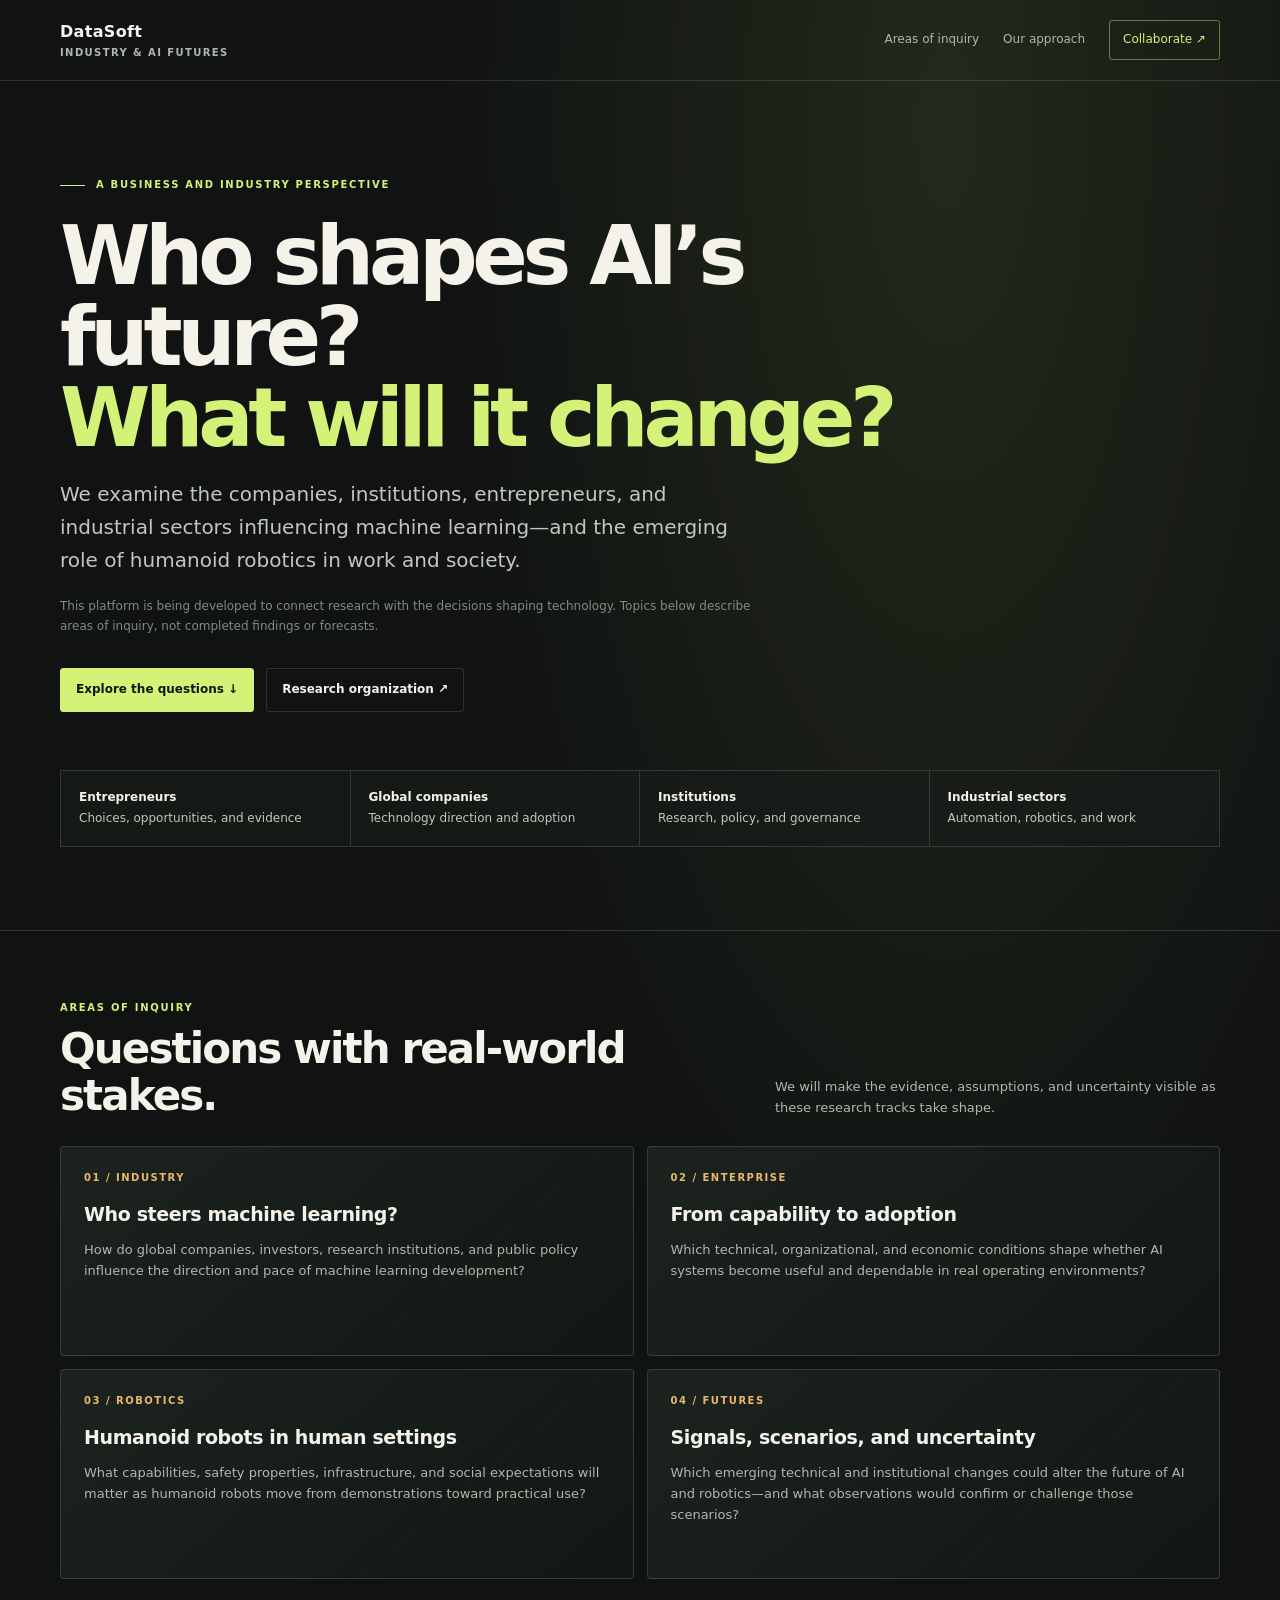
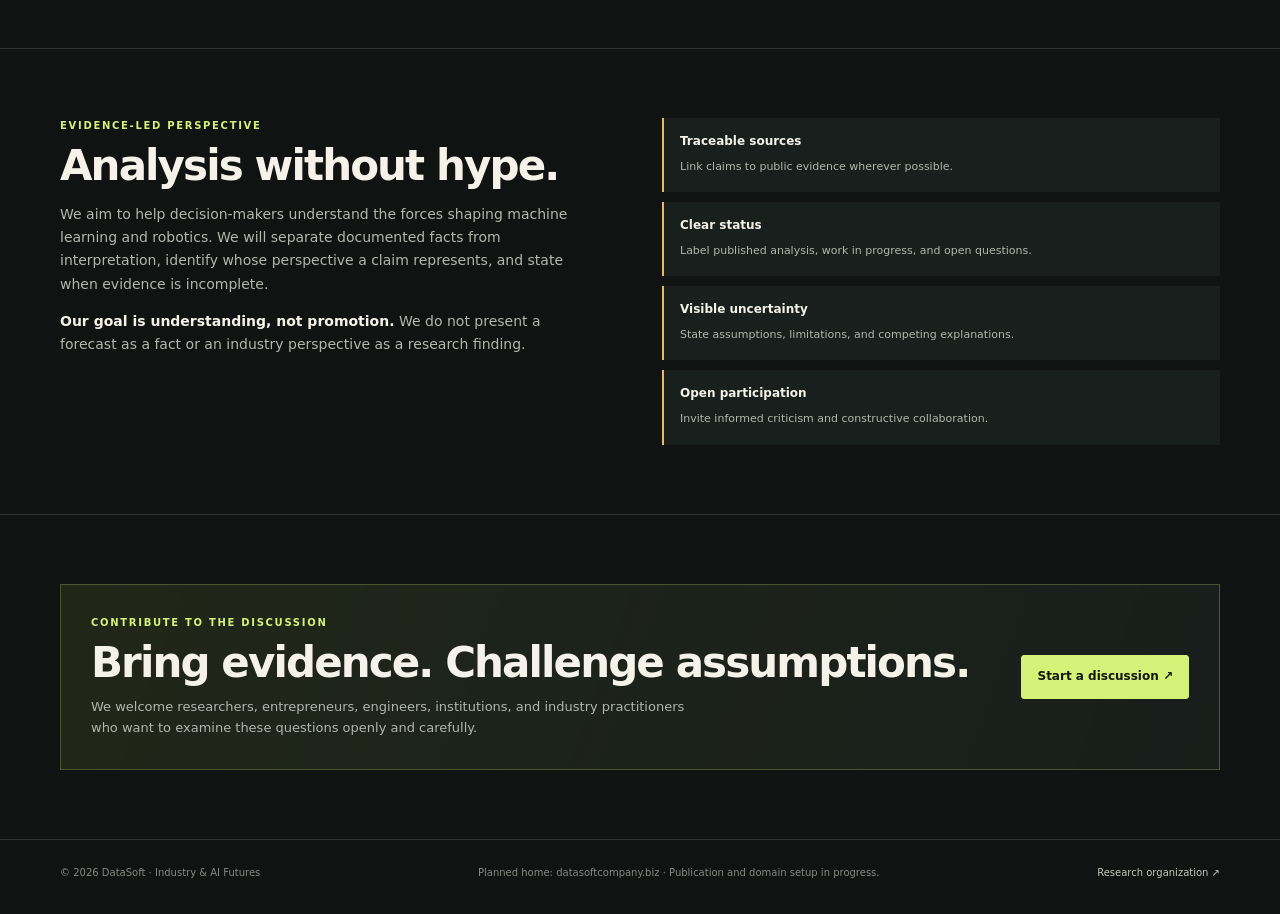
==== business/index.html @ f7e89f0f "feat(biz): draft industry and AI futures landing page" ====
<!doctype html>
<html lang="en">
<head>
  <meta charset="utf-8">
  <meta name="viewport" content="width=device-width, initial-scale=1">
  <meta name="theme-color" content="#101312">
  <meta name="description" content="Research and perspective on the people, companies, institutions, and industries shaping machine learning and humanoid robotics.">
  <title>DataSoft | Industry & AI Futures</title>
  <style>
    :root {
      color-scheme: dark;
      --bg:#101312; --panel:#171c19; --panel2:#1c2420; --ink:#f4f2e9;
      --muted:#b1b7ae; --soft:#818b82; --line:rgba(229,235,219,.15);
      --lime:#d4f278; --gold:#e9b96b; --max:1160px;
    }
    *{box-sizing:border-box}
    html{scroll-behavior:smooth}
    body{margin:0;background:radial-gradient(ellipse at 74% 5%,rgba(165,190,88,.13),transparent 32rem),var(--bg);color:var(--ink);font:16px/1.65 Inter,ui-sans-serif,system-ui,-apple-system,BlinkMacSystemFont,"Segoe UI",sans-serif;-webkit-font-smoothing:antialiased}
    a{color:inherit}
    a:focus-visible{outline:2px solid var(--lime);outline-offset:4px}
    .wrap{width:min(var(--max),calc(100% - 48px));margin-inline:auto}
    .top{border-bottom:1px solid var(--line)}
    .nav{min-height:80px;display:flex;align-items:center;justify-content:space-between;gap:24px}
    .brand{text-decoration:none;font-weight:750;letter-spacing:.02em}
    .brand small{display:block;color:var(--muted);font-size:10px;font-weight:650;letter-spacing:.14em;text-transform:uppercase}
    .navlinks{display:flex;gap:24px;align-items:center}
    .navlinks a{color:var(--muted);font-size:12px;text-decoration:none}
    .navlinks a:hover{color:var(--lime)}
    .navlinks .pill{padding:9px 13px;border:1px solid rgba(212,242,120,.42);border-radius:3px;color:var(--lime)}
    .hero{padding:96px 0 83px}
    .eyebrow,.kicker{color:var(--lime);font-size:10px;font-weight:800;letter-spacing:.17em;text-transform:uppercase}
    .eyebrow{display:flex;align-items:center;gap:11px}
    .eyebrow:before{width:25px;height:1px;background:currentColor;content:""}
    h1{max-width:900px;margin:21px 0 20px;font-size:clamp(45px,7vw,82px);font-weight:560;letter-spacing:-.065em;line-height:.99}
    h1 em{color:var(--lime);font-style:normal}
    .lead{max-width:700px;color:#c2c7be;font-size:clamp(17px,2vw,20px)}
    .hero-note{max-width:715px;margin-top:18px;color:var(--soft);font-size:12px}
    .actions{display:flex;flex-wrap:wrap;gap:12px;margin-top:31px}
    .button{display:inline-flex;min-height:44px;align-items:center;justify-content:center;gap:8px;padding:0 15px;border:1px solid var(--line);border-radius:3px;text-decoration:none;font-size:12px;font-weight:750}
    .button.primary{border-color:var(--lime);background:var(--lime);color:#12170d}
    .button:hover{border-color:var(--lime)}
    .audience{display:grid;grid-template-columns:repeat(4,1fr);margin-top:58px;border:1px solid var(--line);background:rgba(23,28,25,.65)}
    .audience div{padding:17px 18px;border-right:1px solid var(--line);color:#c0c8bc;font-size:12px}
    .audience div:last-child{border-right:0}
    .audience b{display:block;margin-bottom:2px;color:var(--ink);font-size:12px}
    section.content{padding:69px 0;border-top:1px solid var(--line)}
    .head{display:flex;justify-content:space-between;align-items:end;gap:30px;margin-bottom:27px}
    h2{margin:8px 0 0;font-size:clamp(29px,4vw,42px);font-weight:560;letter-spacing:-.045em;line-height:1.12}
    .intro{max-width:445px;margin:0;color:var(--muted);font-size:13px}
    .grid{display:grid;grid-template-columns:repeat(2,1fr);gap:13px}
    .card{min-height:210px;padding:23px;border:1px solid var(--line);border-radius:4px;background:linear-gradient(140deg,rgba(28,36,32,.94),rgba(19,24,21,.88))}
    .number{color:var(--gold);font-size:10px;font-weight:800;letter-spacing:.15em}
    h3{margin:13px 0 8px;font-size:19px;font-weight:650;letter-spacing:-.02em}
    .card p{margin:0;color:var(--muted);font-size:13px}
    .split{display:grid;grid-template-columns:1fr 1fr;gap:44px;align-items:start}
    .copy{max-width:530px;color:var(--muted);font-size:14px}
    .copy strong{color:var(--ink)}
    .promise{display:grid;gap:10px}
    .promise div{padding:14px 16px;border-left:2px solid var(--gold);background:rgba(28,36,32,.72)}
    .promise b{display:block;font-size:12px}
    .promise span{color:var(--muted);font-size:11px}
    .callout{display:grid;grid-template-columns:1fr auto;gap:24px;align-items:center;padding:30px;border:1px solid rgba(212,242,120,.24);background:linear-gradient(110deg,rgba(116,137,54,.17),rgba(28,36,32,.65))}
    .callout p{max-width:610px;margin:10px 0 0;color:var(--muted);font-size:13px}
    footer{padding:25px 0 33px;border-top:1px solid var(--line);color:var(--soft);font-size:10px}
    .foot{display:flex;justify-content:space-between;gap:20px}
    .foot a{color:#c2c9bd;text-decoration:none}
    @media(max-width:760px){.audience{grid-template-columns:1fr 1fr}.audience div:nth-child(2){border-right:0}.audience div:nth-child(-n+2){border-bottom:1px solid var(--line)}.split{grid-template-columns:1fr;gap:23px}}
    @media(max-width:560px){.wrap{width:calc(100% - 34px)}.nav{min-height:68px}.navlinks{gap:12px}.navlinks a{font-size:10px}.navlinks a:nth-child(1){display:none}.hero{padding:72px 0 57px}.audience div{padding:13px}.head{display:block}.intro{margin-top:14px}.grid{grid-template-columns:1fr}.card{min-height:190px}.callout{grid-template-columns:1fr;padding:23px}.foot{flex-direction:column;gap:6px}}
    @media(prefers-reduced-motion:reduce){html{scroll-behavior:auto}}
  </style>
</head>
<body>
  <header class="top">
    <div class="wrap nav">
      <a class="brand" href="#top">DataSoft<small>Industry & AI Futures</small></a>
      <nav class="navlinks" aria-label="Main navigation">
        <a href="#questions">Areas of inquiry</a>
        <a href="#method">Our approach</a>
        <a class="pill" href="#participate">Collaborate ↗</a>
      </nav>
    </div>
  </header>
  <main id="top">
    <section class="hero">
      <div class="wrap">
        <div class="eyebrow">A business and industry perspective</div>
        <h1>Who shapes AI’s future?<br><em>What will it change?</em></h1>
        <p class="lead">We examine the companies, institutions, entrepreneurs, and industrial sectors influencing machine learning—and the emerging role of humanoid robotics in work and society.</p>
        <p class="hero-note">This platform is being developed to connect research with the decisions shaping technology. Topics below describe areas of inquiry, not completed findings or forecasts.</p>
        <div class="actions">
          <a class="button primary" href="#questions">Explore the questions ↓</a>
          <a class="button" href="https://github.com/datasoftcompany-org/Advanced-AI-Research">Research organization ↗</a>
        </div>
        <div class="audience" aria-label="Intended audiences">
          <div><b>Entrepreneurs</b>Choices, opportunities, and evidence</div>
          <div><b>Global companies</b>Technology direction and adoption</div>
          <div><b>Institutions</b>Research, policy, and governance</div>
          <div><b>Industrial sectors</b>Automation, robotics, and work</div>
        </div>
      </div>
    </section>

    <section class="content" id="questions">
      <div class="wrap">
        <div class="head">
          <div><div class="kicker">Areas of inquiry</div><h2>Questions with real-world stakes.</h2></div>
          <p class="intro">We will make the evidence, assumptions, and uncertainty visible as these research tracks take shape.</p>
        </div>
        <div class="grid">
          <article class="card"><div class="number">01 / INDUSTRY</div><h3>Who steers machine learning?</h3><p>How do global companies, investors, research institutions, and public policy influence the direction and pace of machine learning development?</p></article>
          <article class="card"><div class="number">02 / ENTERPRISE</div><h3>From capability to adoption</h3><p>Which technical, organizational, and economic conditions shape whether AI systems become useful and dependable in real operating environments?</p></article>
          <article class="card"><div class="number">03 / ROBOTICS</div><h3>Humanoid robots in human settings</h3><p>What capabilities, safety properties, infrastructure, and social expectations will matter as humanoid robots move from demonstrations toward practical use?</p></article>
          <article class="card"><div class="number">04 / FUTURES</div><h3>Signals, scenarios, and uncertainty</h3><p>Which emerging technical and institutional changes could alter the future of AI and robotics—and what observations would confirm or challenge those scenarios?</p></article>
        </div>
      </div>
    </section>

    <section class="content" id="method">
      <div class="wrap split">
        <div>
          <div class="kicker">Evidence-led perspective</div>
          <h2>Analysis without hype.</h2>
          <p class="copy">We aim to help decision-makers understand the forces shaping machine learning and robotics. We will separate documented facts from interpretation, identify whose perspective a claim represents, and state when evidence is incomplete.</p>
          <p class="copy"><strong>Our goal is understanding, not promotion.</strong> We do not present a forecast as a fact or an industry perspective as a research finding.</p>
        </div>
        <div class="promise">
          <div><b>Traceable sources</b><span>Link claims to public evidence wherever possible.</span></div>
          <div><b>Clear status</b><span>Label published analysis, work in progress, and open questions.</span></div>
          <div><b>Visible uncertainty</b><span>State assumptions, limitations, and competing explanations.</span></div>
          <div><b>Open participation</b><span>Invite informed criticism and constructive collaboration.</span></div>
        </div>
      </div>
    </section>

    <section class="content" id="participate">
      <div class="wrap callout">
        <div><div class="kicker">Contribute to the discussion</div><h2>Bring evidence. Challenge assumptions.</h2><p>We welcome researchers, entrepreneurs, engineers, institutions, and industry practitioners who want to examine these questions openly and carefully.</p></div>
        <a class="button primary" href="https://github.com/datasoftcompany-org/Advanced-AI-Research/issues">Start a discussion ↗</a>
      </div>
    </section>
  </main>
  <footer>
    <div class="wrap foot"><span>© 2026 DataSoft · Industry & AI Futures</span><span>Planned home: datasoftcompany.biz · Publication and domain setup in progress.</span><a href="https://datasoftcompany.org/">Research organization ↗</a></div>
  </footer>
</body>
</html>
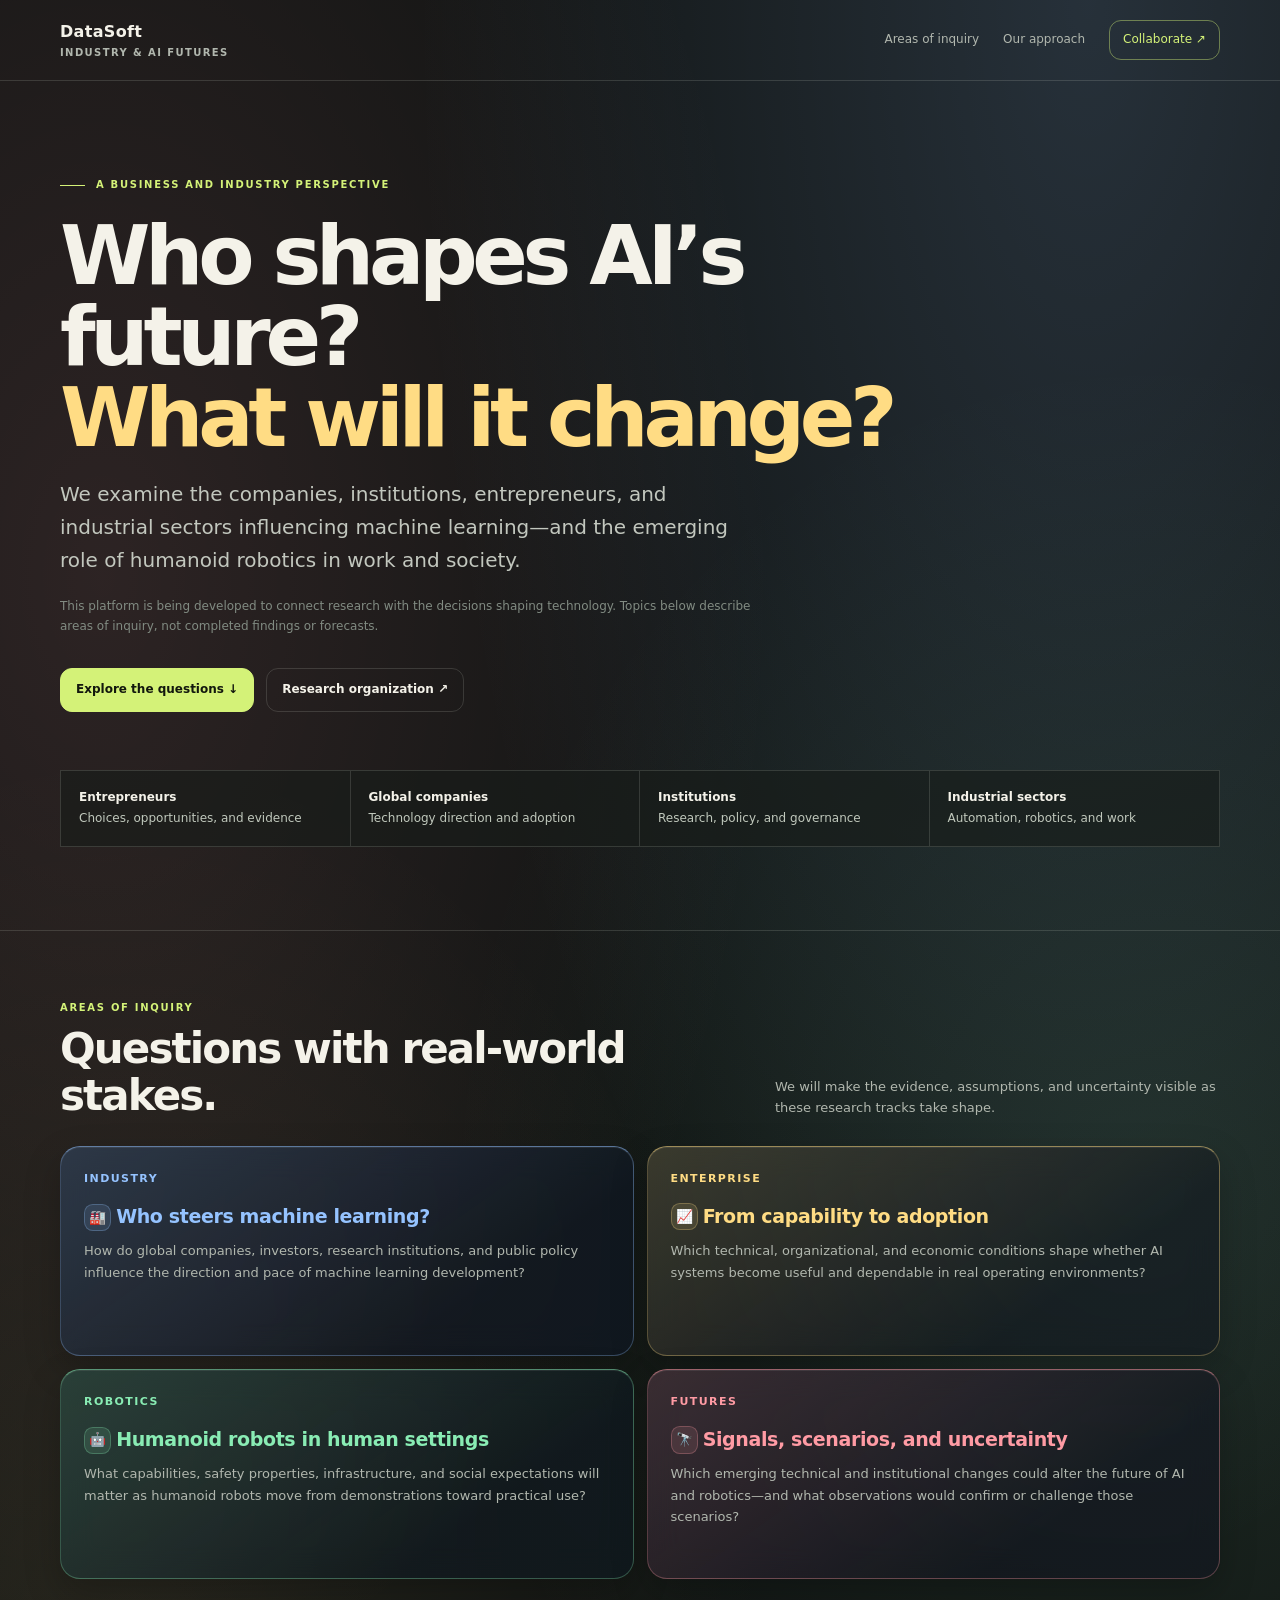
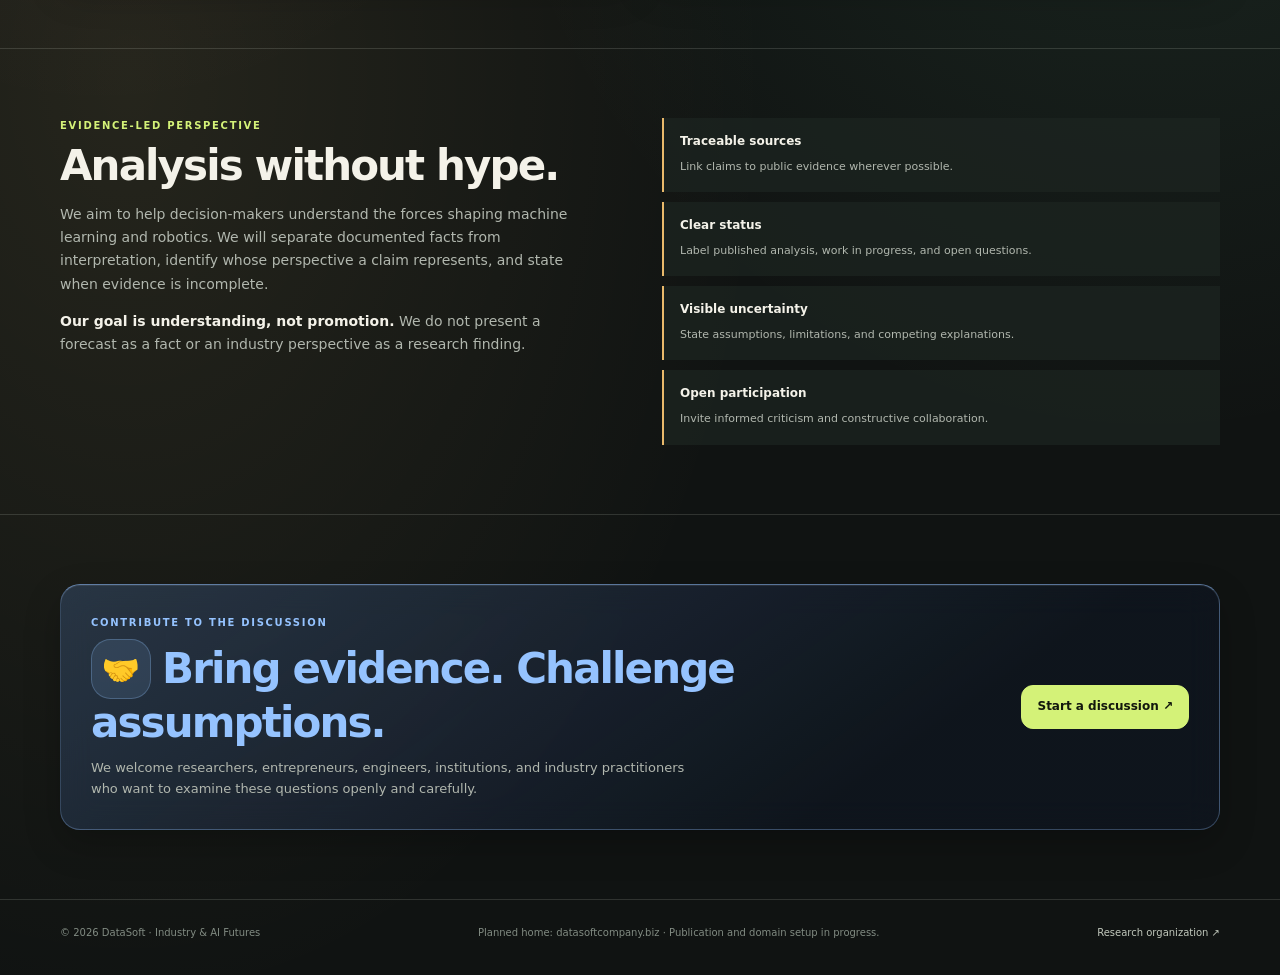
==== commit 51d367ee: "Refresh public pages with colored glass cards" ====
--- a/business/index.html
+++ b/business/index.html
@@ -49,7 +49,6 @@
     .intro{max-width:445px;margin:0;color:var(--muted);font-size:13px}
     .grid{display:grid;grid-template-columns:repeat(2,1fr);gap:13px}
     .card{min-height:210px;padding:23px;border:1px solid var(--line);border-radius:4px;background:linear-gradient(140deg,rgba(28,36,32,.94),rgba(19,24,21,.88))}
-    .number{color:var(--gold);font-size:10px;font-weight:800;letter-spacing:.15em}
     h3{margin:13px 0 8px;font-size:19px;font-weight:650;letter-spacing:-.02em}
     .card p{margin:0;color:var(--muted);font-size:13px}
     .split{display:grid;grid-template-columns:1fr 1fr;gap:44px;align-items:start}
@@ -68,8 +67,9 @@
     @media(max-width:560px){.wrap{width:calc(100% - 34px)}.nav{min-height:68px}.navlinks{gap:12px}.navlinks a{font-size:10px}.navlinks a:nth-child(1){display:none}.hero{padding:72px 0 57px}.audience div{padding:13px}.head{display:block}.intro{margin-top:14px}.grid{grid-template-columns:1fr}.card{min-height:190px}.callout{grid-template-columns:1fr;padding:23px}.foot{flex-direction:column;gap:6px}}
     @media(prefers-reduced-motion:reduce){html{scroll-behavior:auto}}
   </style>
+  <link rel="stylesheet" href="../assets/glass.css">
 </head>
-<body>
+<body data-theme="business">
   <header class="top">
     <div class="wrap nav">
       <a class="brand" href="#top">DataSoft<small>Industry & AI Futures</small></a>
@@ -84,7 +84,7 @@
     <section class="hero">
       <div class="wrap">
         <div class="eyebrow">A business and industry perspective</div>
-        <h1>Who shapes AI’s future?<br><em>What will it change?</em></h1>
+        <h1>Who shapes AI’s future?<br><em class="accent" data-tone="yellow">What will it change?</em></h1>
         <p class="lead">We examine the companies, institutions, entrepreneurs, and industrial sectors influencing machine learning—and the emerging role of humanoid robotics in work and society.</p>
         <p class="hero-note">This platform is being developed to connect research with the decisions shaping technology. Topics below describe areas of inquiry, not completed findings or forecasts.</p>
         <div class="actions">
@@ -107,10 +107,10 @@
           <p class="intro">We will make the evidence, assumptions, and uncertainty visible as these research tracks take shape.</p>
         </div>
         <div class="grid">
-          <article class="card"><div class="number">01 / INDUSTRY</div><h3>Who steers machine learning?</h3><p>How do global companies, investors, research institutions, and public policy influence the direction and pace of machine learning development?</p></article>
-          <article class="card"><div class="number">02 / ENTERPRISE</div><h3>From capability to adoption</h3><p>Which technical, organizational, and economic conditions shape whether AI systems become useful and dependable in real operating environments?</p></article>
-          <article class="card"><div class="number">03 / ROBOTICS</div><h3>Humanoid robots in human settings</h3><p>What capabilities, safety properties, infrastructure, and social expectations will matter as humanoid robots move from demonstrations toward practical use?</p></article>
-          <article class="card"><div class="number">04 / FUTURES</div><h3>Signals, scenarios, and uncertainty</h3><p>Which emerging technical and institutional changes could alter the future of AI and robotics—and what observations would confirm or challenge those scenarios?</p></article>
+          <article class="card glass" data-tone="blue"><div class="topic">INDUSTRY</div><h3><span class="emoji" aria-hidden="true">🏭</span>Who steers machine learning?</h3><p>How do global companies, investors, research institutions, and public policy influence the direction and pace of machine learning development?</p></article>
+          <article class="card glass" data-tone="yellow"><div class="topic">ENTERPRISE</div><h3><span class="emoji" aria-hidden="true">📈</span>From capability to adoption</h3><p>Which technical, organizational, and economic conditions shape whether AI systems become useful and dependable in real operating environments?</p></article>
+          <article class="card glass" data-tone="green"><div class="topic">ROBOTICS</div><h3><span class="emoji" aria-hidden="true">🤖</span>Humanoid robots in human settings</h3><p>What capabilities, safety properties, infrastructure, and social expectations will matter as humanoid robots move from demonstrations toward practical use?</p></article>
+          <article class="card glass" data-tone="red"><div class="topic">FUTURES</div><h3><span class="emoji" aria-hidden="true">🔭</span>Signals, scenarios, and uncertainty</h3><p>Which emerging technical and institutional changes could alter the future of AI and robotics—and what observations would confirm or challenge those scenarios?</p></article>
         </div>
       </div>
     </section>
@@ -133,8 +133,8 @@
     </section>
 
     <section class="content" id="participate">
-      <div class="wrap callout">
-        <div><div class="kicker">Contribute to the discussion</div><h2>Bring evidence. Challenge assumptions.</h2><p>We welcome researchers, entrepreneurs, engineers, institutions, and industry practitioners who want to examine these questions openly and carefully.</p></div>
+      <div class="wrap callout glass" data-tone="blue">
+        <div><div class="kicker">Contribute to the discussion</div><h2><span class="emoji" aria-hidden="true">🤝</span>Bring evidence. Challenge assumptions.</h2><p>We welcome researchers, entrepreneurs, engineers, institutions, and industry practitioners who want to examine these questions openly and carefully.</p></div>
         <a class="button primary" href="https://github.com/datasoftcompany-org/Advanced-AI-Research/issues">Start a discussion ↗</a>
       </div>
     </section>
--- a/assets/glass.css
+++ b/assets/glass.css
@@ -0,0 +1,63 @@
+:root {
+  --glass-red: 255, 155, 164;
+  --glass-yellow: 255, 220, 132;
+  --glass-green: 137, 236, 180;
+  --glass-blue: 149, 195, 255;
+}
+
+body[data-theme] {
+  background:
+    radial-gradient(ellipse at 85% 0, rgba(var(--glass-blue), .17), transparent 42rem),
+    radial-gradient(ellipse at 8% 36rem, rgba(var(--glass-red), .12), transparent 42rem),
+    radial-gradient(ellipse at 90% 75rem, rgba(var(--glass-green), .11), transparent 44rem),
+    radial-gradient(ellipse at 10% 105rem, rgba(var(--glass-yellow), .09), transparent 40rem),
+    var(--bg);
+}
+
+[data-tone="red"] { --glass-color: var(--glass-red); }
+[data-tone="yellow"] { --glass-color: var(--glass-yellow); }
+[data-tone="green"] { --glass-color: var(--glass-green); }
+[data-tone="blue"] { --glass-color: var(--glass-blue); }
+
+.glass {
+  border: 1px solid rgba(var(--glass-color), .29);
+  border-top-color: rgba(var(--glass-color), .55);
+  border-radius: 20px;
+  background:
+    linear-gradient(145deg, rgba(var(--glass-color), .19), rgba(var(--glass-color), .025) 72%),
+    rgba(9, 16, 28, .55);
+  box-shadow: inset 0 1px 0 rgba(255, 255, 255, .08), 0 14px 36px rgba(0, 0, 0, .22);
+  -webkit-backdrop-filter: blur(16px);
+  backdrop-filter: blur(16px);
+}
+
+.glass :is(h2, h3, .type, .topic, .card-link, .link, .kicker, strong:first-child) {
+  color: rgb(var(--glass-color));
+}
+
+body[data-theme] .accent { color: rgb(var(--glass-color)); }
+
+.emoji {
+  display: inline-grid;
+  place-items: center;
+  width: 2em;
+  height: 2em;
+  margin-inline-end: .35em;
+  border: 1px solid rgba(var(--glass-color, var(--glass-blue)), .27);
+  border-radius: .65em;
+  background: rgba(var(--glass-color, var(--glass-blue)), .12);
+  font-size: .72em;
+  line-height: 1;
+  vertical-align: .14em;
+  letter-spacing: normal;
+}
+
+body[data-theme] :is(.button, .nav-cta, .pill) { border-radius: 12px; }
+.glass :is(.card-top, .meta) { flex-wrap: wrap; }
+.glass .topic { font-size: 11px; font-weight: 800; letter-spacing: .13em; }
+
+@media (max-width: 580px) {
+  body[data-theme] .nav { flex-wrap: wrap; gap: 8px 16px; padding-block: 12px; }
+  body[data-theme] .navlinks { flex-wrap: wrap; }
+  body[data-theme] .navlinks a:nth-child(n) { display: inline-flex; }
+}
